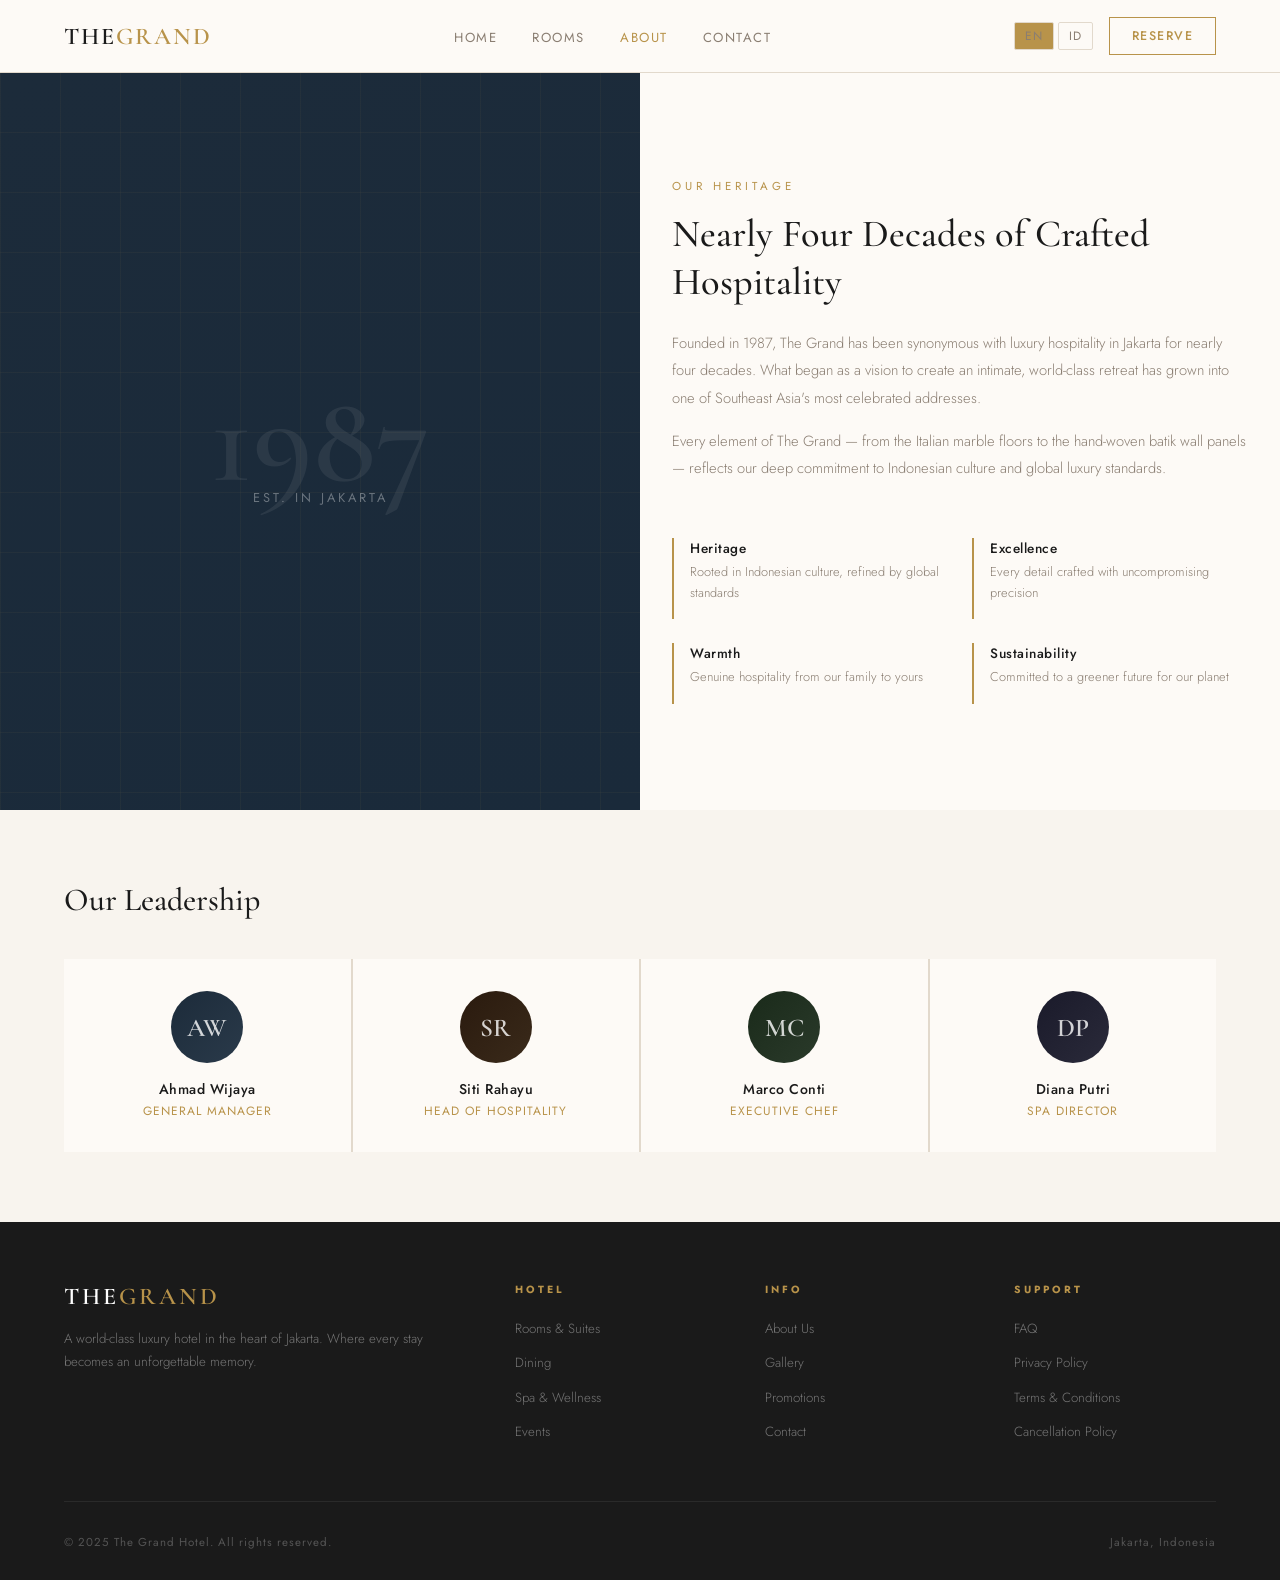
==== about.html @ d9840447 "First Commit" ====
<!doctype html>
<html lang="en">
  <head>
    <meta charset="UTF-8" />
    <meta name="viewport" content="width=device-width, initial-scale=1.0" />
    <title>Document</title>
    <link
      href="https://fonts.googleapis.com/css2?family=Cormorant+Garamond:ital,wght@0,400;0,500;0,600;1,400;1,600&family=Jost:wght@300;400;500&display=swap"
      rel="stylesheet"
    />
    <link rel="stylesheet" href="style.css" />
  </head>
  <body>
    <nav id="mainNav">
      <div class="nav-inner">
        <a class="logo" href="/index.html" target="_self"
          >The<span>Grand</span></a
        >
        <ul class="nav-links">
          <li>
            <a href="/index.html" target="_self" id="nav-home">Home</a>
          </li>
          <li>
            <a href="/rooms.html" id="nav-rooms" target="_self">Rooms</a>
          </li>
          <li>
            <a href="/about.html" id="nav-about" class="active" target="_self"
              >About</a
            >
          </li>
          <li>
            <a href="/contact.html" id="nav-contact" target="_self">Contact</a>
          </li>
        </ul>
        <div class="nav-right">
          <div class="lang-switch">
            <button class="lang-btn active" onclick="setLang('EN')">EN</button>
            <button class="lang-btn" onclick="setLang('ID')">ID</button>
          </div>
          <button
            class="nav-cta"
            onclick="window.location.href = 'contact.html'"
            id="nav-cta-btn"
          >
            Reserve
          </button>
        </div>
      </div>
    </nav>

    <!-- ===== ABOUT PAGE ===== -->
    <div class="page" id="page-about">
      <div class="about-split" style="padding-top: 72px">
        <div class="about-img-panel">
          <div class="hero-grid-pattern"></div>
          <div class="about-img-content">
            <div class="big-num">1987</div>
            <p>Est. in Jakarta</p>
          </div>
        </div>
        <div class="about-text-panel">
          <div class="section-eyebrow" id="ab-tag">Our Heritage</div>
          <h2 id="ab-title">Nearly Four Decades of Crafted Hospitality</h2>
          <p id="ab-p1">
            Founded in 1987, The Grand has been synonymous with luxury
            hospitality in Jakarta for nearly four decades. What began as a
            vision to create an intimate, world-class retreat has grown into one
            of Southeast Asia's most celebrated addresses.
          </p>
          <p id="ab-p2">
            Every element of The Grand — from the Italian marble floors to the
            hand-woven batik wall panels — reflects our deep commitment to
            Indonesian culture and global luxury standards.
          </p>
          <div class="about-pillars">
            <div class="pillar">
              <h4>Heritage</h4>
              <p>Rooted in Indonesian culture, refined by global standards</p>
            </div>
            <div class="pillar">
              <h4>Excellence</h4>
              <p>Every detail crafted with uncompromising precision</p>
            </div>
            <div class="pillar">
              <h4>Warmth</h4>
              <p>Genuine hospitality from our family to yours</p>
            </div>
            <div class="pillar">
              <h4>Sustainability</h4>
              <p>Committed to a greener future for our planet</p>
            </div>
          </div>
        </div>
      </div>
      <div class="team-strip">
        <h2>Our Leadership</h2>
        <div class="team-grid">
          <div class="team-card">
            <div class="team-avatar">AW</div>
            <h4>Ahmad Wijaya</h4>
            <p>General Manager</p>
          </div>
          <div class="team-card">
            <div
              class="team-avatar"
              style="background: linear-gradient(135deg, #2a1a0e, #3a2a1a)"
            >
              SR
            </div>
            <h4>Siti Rahayu</h4>
            <p>Head of Hospitality</p>
          </div>
          <div class="team-card">
            <div
              class="team-avatar"
              style="background: linear-gradient(135deg, #1a2a1a, #2a3a2a)"
            >
              MC
            </div>
            <h4>Marco Conti</h4>
            <p>Executive Chef</p>
          </div>
          <div class="team-card">
            <div
              class="team-avatar"
              style="background: linear-gradient(135deg, #1a1a2a, #2a2a3a)"
            >
              DP
            </div>
            <h4>Diana Putri</h4>
            <p>Spa Director</p>
          </div>
        </div>
      </div>

      <footer>
        <div class="footer-top">
          <div>
            <span class="footer-logo">The<span>Grand</span></span>
            <p class="footer-brand-text">
              A world-class luxury hotel in the heart of Jakarta. Where every
              stay becomes an unforgettable memory.
            </p>
          </div>
          <div class="footer-col">
            <h4>Hotel</h4>
            <ul>
              <li>
                <a
                  href="#"
                  onclick="
                    showPage('rooms');
                    return false;
                  "
                  >Rooms & Suites</a
                >
              </li>
              <li><a href="#">Dining</a></li>
              <li><a href="#">Spa & Wellness</a></li>
              <li><a href="#">Events</a></li>
            </ul>
          </div>
          <div class="footer-col">
            <h4>Info</h4>
            <ul>
              <li>
                <a
                  href="#"
                  onclick="
                    showPage('about');
                    return false;
                  "
                  >About Us</a
                >
              </li>
              <li><a href="#">Gallery</a></li>
              <li><a href="#">Promotions</a></li>
              <li>
                <a
                  href="#"
                  onclick="
                    showPage('contact');
                    return false;
                  "
                  >Contact</a
                >
              </li>
            </ul>
          </div>
          <div class="footer-col">
            <h4>Support</h4>
            <ul>
              <li><a href="#">FAQ</a></li>
              <li><a href="#">Privacy Policy</a></li>
              <li><a href="#">Terms & Conditions</a></li>
              <li><a href="#">Cancellation Policy</a></li>
            </ul>
          </div>
        </div>
        <div class="footer-bottom">
          <span>© 2025 The Grand Hotel. All rights reserved.</span
          ><span>Jakarta, Indonesia</span>
        </div>
      </footer>
    </div>
    <script src="script.js"></script>
  </body>
</html>
---- style.css ----
* {
  margin: 0;
  padding: 0;
  box-sizing: border-box;
}

:root {
  --gold: #b8934a;
  --gold-light: #f5edd8;
  --gold-mid: #d4aa6a;
  --dark: #0c0c0c;
  --ink: #1a1a1a;
  --text: #3a3530;
  --muted: #8a7e72;
  --white: #fdfaf6;
  --bg: #f8f4ee;
  --border: #e2d9cc;
  --navy: #1c2b3a;
}

body {
  font-family: "Jost", sans-serif;
  color: var(--text);
  background: var(--white);
  overflow-x: hidden;
}

/* NAV */
nav {
  position: fixed;
  top: 0;
  left: 0;
  right: 0;
  z-index: 100;
  transition:
    background 0.4s,
    border 0.4s;
}

nav.scrolled {
  background: rgba(12, 12, 12, 0.97);
  border-bottom: 1px solid rgba(184, 147, 74, 0.25);
}

nav.on-light {
  background: rgba(253, 250, 246, 0.97);
  border-bottom: 1px solid var(--border);
}

.nav-inner {
  display: flex;
  align-items: center;
  justify-content: space-between;
  height: 72px;
  padding: 0 5%;
  box-sizing: border-box;
}

.logo {
  font-family: "Cormorant Garamond", serif;
  font-size: 24px;
  font-weight: 600;
  color: #fff;
  letter-spacing: 2px;
  text-decoration: none;
  text-transform: uppercase;
}

nav.on-light .logo {
  color: var(--ink);
}

.logo span {
  color: var(--gold);
}

.nav-links {
  display: flex;
  gap: 2.2rem;
  list-style: none;
}

.nav-links a {
  text-decoration: none;
  color: rgba(255, 255, 255, 0.75);
  font-size: 0.82rem;
  font-weight: 400;
  letter-spacing: 1.5px;
  text-transform: uppercase;
  transition: color 0.2s;
}

nav.on-light .nav-links a {
  color: var(--muted);
}

.nav-links a:hover,
.nav-links a.active {
  color: var(--gold);
}

nav.on-light .nav-links a:hover,
nav.on-light .nav-links a.active {
  color: var(--gold);
}

.nav-right {
  display: flex;
  align-items: center;
  gap: 1rem;
}

.lang-switch {
  display: flex;
  gap: 4px;
}

.lang-btn {
  background: none;
  border: 1px solid rgba(255, 255, 255, 0.3);
  padding: 4px 10px;
  border-radius: 2px;
  cursor: pointer;
  font-family: "Jost", sans-serif;
  font-size: 0.75rem;
  letter-spacing: 1px;
  color: rgba(255, 255, 255, 0.7);
  transition: all 0.2s;
}

nav.on-light .lang-btn {
  border-color: var(--border);
  color: var(--muted);
}

.lang-btn.active {
  background: var(--gold);
  color: #fff;
  border-color: var(--gold);
}

.nav-cta {
  background: transparent;
  color: var(--gold);
  border: 1px solid var(--gold);
  padding: 9px 22px;
  font-size: 0.78rem;
  font-weight: 500;
  letter-spacing: 1.5px;
  text-transform: uppercase;
  cursor: pointer;
  font-family: "Jost", sans-serif;
  transition: all 0.2s;
}

.nav-cta:hover {
  background: var(--gold);
  color: #fff;
}

/* PAGES */
.page {
  display: block;
}

/* .page.active {
  display: block;
} */

/* ===== HOME ===== */
.hero {
  position: relative;
  height: 100vh;
  min-height: 600px;
  overflow: hidden;
  display: flex;
  align-items: center;
  justify-content: center;
}

.hero-bg {
  position: absolute;
  inset: 0;
  background: linear-gradient(160deg, #0a1520 0%, #1c2b3a 40%, #2a1a0e 100%);
}

.hero-overlay {
  position: absolute;
  inset: 0;
  background: rgba(0, 0, 0, 0.45);
}

.hero-grid-pattern {
  position: absolute;
  inset: 0;
  background-image:
    linear-gradient(rgba(184, 147, 74, 0.06) 1px, transparent 1px),
    linear-gradient(90deg, rgba(184, 147, 74, 0.06) 1px, transparent 1px);
  background-size: 60px 60px;
}

.hero-content {
  position: relative;
  z-index: 2;
  text-align: center;
  padding: 0 5%;
}

.hero-line {
  width: 60px;
  height: 1px;
  background: var(--gold);
  margin: 0 auto 1.5rem;
}

.hero-eyebrow {
  font-size: 0.75rem;
  letter-spacing: 4px;
  text-transform: uppercase;
  color: var(--gold-mid);
  margin-bottom: 1.2rem;
  font-weight: 400;
}

.hero h1 {
  font-family: "Cormorant Garamond", serif;
  font-size: clamp(3rem, 8vw, 6rem);
  font-weight: 500;
  color: #fff;
  line-height: 1.05;
  margin-bottom: 1.2rem;
  letter-spacing: 1px;
}

.hero h1 em {
  font-style: italic;
  color: var(--gold-mid);
}

.hero-sub {
  font-size: 0.95rem;
  color: rgba(255, 255, 255, 0.6);
  letter-spacing: 1px;
  margin-bottom: 2.5rem;
  font-weight: 300;
}

.hero-actions {
  display: flex;
  gap: 1rem;
  justify-content: center;
  flex-wrap: wrap;
}

.btn-gold {
  background: var(--gold);
  color: #fff;
  padding: 14px 32px;
  font-size: 0.8rem;
  font-weight: 500;
  letter-spacing: 2px;
  text-transform: uppercase;
  border: none;
  cursor: pointer;
  font-family: "Jost", sans-serif;
  transition: all 0.25s;
}

.btn-gold:hover {
  background: var(--gold-mid);
}

.btn-ghost {
  background: transparent;
  color: #fff;
  padding: 14px 32px;
  font-size: 0.8rem;
  font-weight: 400;
  letter-spacing: 2px;
  text-transform: uppercase;
  border: 1px solid rgba(255, 255, 255, 0.4);
  cursor: pointer;
  font-family: "Jost", sans-serif;
  transition: all 0.25s;
}

.btn-ghost:hover {
  border-color: #fff;
}

.scroll-hint {
  position: absolute;
  bottom: 2rem;
  left: 50%;
  transform: translateX(-50%);
  display: flex;
  flex-direction: column;
  align-items: center;
  gap: 8px;
  color: rgba(255, 255, 255, 0.4);
  font-size: 0.7rem;
  letter-spacing: 2px;
  text-transform: uppercase;
}

.scroll-line {
  width: 1px;
  height: 40px;
  background: linear-gradient(to bottom, rgba(184, 147, 74, 0.8), transparent);
}

/* BOOKING BAR */
.booking-bar {
  background: var(--ink);
  padding: 0 5%;
}

.booking-inner {
  display: flex;
  align-items: center;
  gap: 0;
}

.book-field {
  flex: 1;
  padding: 1.2rem 1.5rem;
  border-right: 1px solid rgba(255, 255, 255, 0.08);
}

.book-field:last-of-type {
  border-right: none;
}

.book-label {
  font-size: 0.65rem;
  letter-spacing: 2px;
  text-transform: uppercase;
  color: var(--gold);
  margin-bottom: 4px;
}

.book-input {
  background: none;
  border: none;
  color: #fff;
  font-family: "Jost", sans-serif;
  font-size: 0.9rem;
  font-weight: 300;
  width: 100%;
  outline: none;
  cursor: pointer;
}

.book-input::placeholder {
  color: rgba(255, 255, 255, 0.4);
}

.book-btn {
  background: var(--gold);
  color: #fff;
  border: none;
  padding: 0 2.5rem;
  font-size: 0.75rem;
  font-weight: 500;
  letter-spacing: 2px;
  text-transform: uppercase;
  cursor: pointer;
  font-family: "Jost", sans-serif;
  height: 100%;
  transition: background 0.2s;
  white-space: nowrap;
  min-height: 72px;
}

.book-btn:hover {
  background: var(--gold-mid);
}

/* DIVIDER */
.divider {
  display: flex;
  align-items: center;
  gap: 1rem;
  margin: 0 auto 2rem;
  max-width: 200px;
}

.divider-line {
  flex: 1;
  height: 1px;
  background: var(--border);
}

.divider-icon {
  width: 8px;
  height: 8px;
  background: var(--gold);
  transform: rotate(45deg);
}

/* INTRO */
.intro {
  padding: 90px 5%;
  text-align: center;
  max-width: 800px;
  margin: 0 auto;
}

.section-eyebrow {
  font-size: 0.72rem;
  letter-spacing: 4px;
  text-transform: uppercase;
  color: var(--gold);
  margin-bottom: 1rem;
}

.intro h2 {
  font-family: "Cormorant Garamond", serif;
  font-size: clamp(2rem, 4vw, 3rem);
  font-weight: 500;
  color: var(--ink);
  line-height: 1.25;
  margin-bottom: 1.2rem;
}

.intro p {
  color: var(--muted);
  font-size: 0.97rem;
  line-height: 1.85;
  font-weight: 300;
}

/* ROOMS */
.rooms-section {
  background: var(--bg);
  padding: 80px 5%;
}

.section-header {
  display: flex;
  align-items: flex-end;
  justify-content: space-between;
  margin-bottom: 2.5rem;
  flex-wrap: wrap;
  gap: 1rem;
}

.section-header h2 {
  font-family: "Cormorant Garamond", serif;
  font-size: clamp(1.8rem, 3.5vw, 2.6rem);
  font-weight: 500;
  color: var(--ink);
  line-height: 1.2;
}

.see-all {
  font-size: 0.75rem;
  letter-spacing: 2px;
  text-transform: uppercase;
  color: var(--gold);
  cursor: pointer;
  text-decoration: none;
  border-bottom: 1px solid var(--gold);
  padding-bottom: 2px;
  background: none;
  border-top: none;
  border-left: none;
  border-right: none;
  font-family: "Jost", sans-serif;
}

.rooms-grid {
  display: grid;
  grid-template-columns: repeat(auto-fit, minmax(300px, 1fr));
  gap: 1.5px;
  background: var(--border);
}

.room-card {
  background: var(--white);
  overflow: hidden;
  cursor: pointer;
  transition: all 0.3s;
}

.room-card:hover .room-img-inner {
  transform: scale(1.04);
}

.room-img {
  height: 220px;
  overflow: hidden;
}

.room-img-inner {
  height: 100%;
  background: linear-gradient(135deg, var(--navy) 0%, #2a3a4a 100%);
  transition: transform 0.5s ease;
  display: flex;
  align-items: center;
  justify-content: center;
  position: relative;
}

.room-img-inner .room-pattern {
  position: absolute;
  inset: 0;
  opacity: 0.12;
  background-image: radial-gradient(circle at 2px 2px,
      white 1px,
      transparent 0);
  background-size: 20px 20px;
}

.room-img-inner .room-num {
  font-family: "Cormorant Garamond", serif;
  font-size: 4rem;
  font-weight: 600;
  color: rgba(255, 255, 255, 0.15);
  position: absolute;
  bottom: 10px;
  right: 16px;
}

.room-badge {
  position: absolute;
  top: 14px;
  left: 14px;
  background: var(--gold);
  color: #fff;
  font-size: 0.65rem;
  letter-spacing: 2px;
  text-transform: uppercase;
  padding: 5px 12px;
}

.room-body {
  padding: 1.5rem;
}

.room-body h3 {
  font-family: "Cormorant Garamond", serif;
  font-size: 1.3rem;
  font-weight: 600;
  color: var(--ink);
  margin-bottom: 0.4rem;
}

.room-body p {
  font-size: 0.83rem;
  color: var(--muted);
  line-height: 1.6;
  margin-bottom: 1rem;
  font-weight: 300;
}

.room-amenities {
  display: flex;
  gap: 0.8rem;
  flex-wrap: wrap;
  margin-bottom: 1.2rem;
}

.amenity {
  font-size: 0.72rem;
  letter-spacing: 1px;
  color: var(--muted);
  display: flex;
  align-items: center;
  gap: 4px;
}

.room-footer {
  display: flex;
  align-items: center;
  justify-content: space-between;
  padding-top: 1rem;
  border-top: 1px solid var(--border);
}

.room-price {
  font-family: "Cormorant Garamond", serif;
}

.room-price .from {
  font-size: 0.7rem;
  letter-spacing: 1px;
  text-transform: uppercase;
  color: var(--muted);
  display: block;
  margin-bottom: 2px;
}

.room-price .amount {
  font-size: 1.4rem;
  font-weight: 600;
  color: var(--ink);
}

.room-price .night {
  font-size: 0.72rem;
  color: var(--muted);
}

.room-reserve {
  background: none;
  border: 1px solid var(--gold);
  color: var(--gold);
  padding: 8px 18px;
  font-size: 0.72rem;
  letter-spacing: 1.5px;
  text-transform: uppercase;
  cursor: pointer;
  font-family: "Jost", sans-serif;
  transition: all 0.2s;
}

.room-reserve:hover {
  background: var(--gold);
  color: #fff;
}

/* EXPERIENCE */
.experience {
  padding: 80px 5%;
  display: grid;
  grid-template-columns: 1fr 1fr;
  gap: 4rem;
  align-items: center;
}

.exp-img {
  height: 480px;
  background: linear-gradient(160deg, #1a2a1a 0%, #2a3a2a 100%);
  position: relative;
  overflow: hidden;
}

.exp-img .exp-pattern {
  position: absolute;
  inset: 0;
  opacity: 0.1;
  background-image: radial-gradient(circle at 2px 2px,
      white 1px,
      transparent 0);
  background-size: 20px 20px;
}

.exp-img-label {
  position: absolute;
  bottom: 0;
  left: 0;
  right: 0;
  background: linear-gradient(to top, rgba(0, 0, 0, 0.7), transparent);
  padding: 2rem 1.5rem 1.5rem;
}

.exp-img-label p {
  color: rgba(255, 255, 255, 0.8);
  font-size: 0.78rem;
  letter-spacing: 1px;
  font-weight: 300;
}

.exp-content .section-eyebrow {
  text-align: left;
}

.exp-content h2 {
  font-family: "Cormorant Garamond", serif;
  font-size: clamp(1.8rem, 3vw, 2.6rem);
  font-weight: 500;
  color: var(--ink);
  line-height: 1.25;
  margin-bottom: 1.2rem;
}

.exp-content p {
  color: var(--muted);
  font-size: 0.92rem;
  line-height: 1.85;
  font-weight: 300;
  margin-bottom: 2rem;
}

.exp-features {
  display: flex;
  flex-direction: column;
  gap: 1rem;
}

.exp-feat {
  display: flex;
  align-items: flex-start;
  gap: 1rem;
  padding: 1rem;
  border: 1px solid var(--border);
}

.exp-feat-icon {
  width: 36px;
  height: 36px;
  background: var(--gold-light);
  display: flex;
  align-items: center;
  justify-content: center;
  font-size: 1rem;
  flex-shrink: 0;
}

.exp-feat h4 {
  font-size: 0.88rem;
  font-weight: 500;
  color: var(--ink);
  margin-bottom: 3px;
  letter-spacing: 0.5px;
}

.exp-feat p {
  font-size: 0.8rem;
  color: var(--muted);
  line-height: 1.5;
}

/* GALLERY STRIP */
.gallery-strip {
  display: grid;
  grid-template-columns: 2fr 1fr 1fr;
  grid-template-rows: 240px 240px;
  gap: 2px;
  background: var(--border);
}

.gallery-item {
  overflow: hidden;
  cursor: pointer;
  position: relative;
}

.gallery-item:first-child {
  grid-row: 1/3;
}

.gallery-item-bg {
  height: 100%;
  transition: transform 0.5s ease;
}

.gallery-item:hover .gallery-item-bg {
  transform: scale(1.05);
}

.gallery-item-bg.g1 {
  background: linear-gradient(135deg, #1c2b3a 0%, #2a3a4a 100%);
}

.gallery-item-bg.g2 {
  background: linear-gradient(135deg, #2a1a0e 0%, #3a2a1a 100%);
}

.gallery-item-bg.g3 {
  background: linear-gradient(135deg, #1a2a1a 0%, #2a3a2a 100%);
}

.gallery-item-bg.g4 {
  background: linear-gradient(135deg, #1a1a2a 0%, #2a2a3a 100%);
}

.gallery-label {
  position: absolute;
  inset: 0;
  display: flex;
  align-items: center;
  justify-content: center;
  color: rgba(255, 255, 255, 0.35);
  font-size: 0.75rem;
  letter-spacing: 2px;
  text-transform: uppercase;
}

/* TESTIMONIAL */
.testi-section {
  background: var(--dark);
  padding: 80px 5%;
  text-align: center;
}

.testi-section .section-eyebrow {
  color: var(--gold);
}

.testi-section h2 {
  font-family: "Cormorant Garamond", serif;
  font-size: clamp(1.8rem, 3vw, 2.6rem);
  font-weight: 500;
  color: #fff;
  margin-bottom: 3rem;
}

.testi-slider {
  display: grid;
  grid-template-columns: repeat(3, 1fr);
  gap: 1px;
  background: rgba(255, 255, 255, 0.06);
}

.testi-card {
  padding: 2.5rem 2rem;
  background: var(--dark);
}

.testi-quote {
  font-family: "Cormorant Garamond", serif;
  font-size: 1.1rem;
  font-style: italic;
  color: rgba(255, 255, 255, 0.75);
  line-height: 1.8;
  margin-bottom: 1.5rem;
}

.testi-sep {
  width: 30px;
  height: 1px;
  background: var(--gold);
  margin: 0 auto 1.2rem;
}

.testi-name {
  font-size: 0.75rem;
  letter-spacing: 2px;
  text-transform: uppercase;
  color: var(--gold-mid);
}

.testi-origin {
  font-size: 0.72rem;
  color: rgba(255, 255, 255, 0.35);
  margin-top: 3px;
}

/* AWARDS */
.awards {
  padding: 50px 5%;
  display: flex;
  align-items: center;
  justify-content: center;
  gap: 3rem;
  flex-wrap: wrap;
  border-top: 1px solid var(--border);
  border-bottom: 1px solid var(--border);
}

.award-item {
  text-align: center;
}

.award-icon {
  font-size: 1.5rem;
  margin-bottom: 0.4rem;
}

.award-name {
  font-size: 0.7rem;
  letter-spacing: 2px;
  text-transform: uppercase;
  color: var(--muted);
}

.award-year {
  font-size: 0.65rem;
  color: var(--gold);
  margin-top: 2px;
}

/* CTA DARK */
.cta-dark {
  background: linear-gradient(135deg, var(--navy) 0%, #0a1520 100%);
  padding: 80px 5%;
  text-align: center;
  position: relative;
  overflow: hidden;
}

.cta-dark .hero-grid-pattern {
  position: absolute;
  inset: 0;
}

.cta-dark-content {
  position: relative;
  z-index: 1;
}

.cta-dark h2 {
  font-family: "Cormorant Garamond", serif;
  font-size: clamp(2rem, 4vw, 3rem);
  font-weight: 500;
  color: #fff;
  margin-bottom: 0.8rem;
}

.cta-dark p {
  color: rgba(255, 255, 255, 0.55);
  font-size: 0.9rem;
  letter-spacing: 1px;
  margin-bottom: 2rem;
  font-weight: 300;
}

/* ===== ROOMS PAGE ===== */
.page-hero {
  height: 320px;
  background: linear-gradient(160deg, var(--navy) 0%, #0a1520 100%);
  display: flex;
  align-items: flex-end;
  justify-content: flex-start;
  padding: 0 5% 3rem;
  position: relative;
  overflow: hidden;
}

.page-hero .hero-grid-pattern {
  position: absolute;
  inset: 0;
}

.page-hero-content {
  position: relative;
  z-index: 1;
}

.page-hero .section-eyebrow {
  margin-bottom: 0.5rem;
}

.page-hero h1 {
  font-family: "Cormorant Garamond", serif;
  font-size: clamp(2rem, 4vw, 3rem);
  font-weight: 500;
  color: #fff;
}

.rooms-list {
  padding: 60px 5%;
  display: flex;
  flex-direction: column;
  gap: 1px;
  background: var(--border);
}

.room-list-card {
  background: var(--white);
  display: grid;
  grid-template-columns: 380px 1fr;
  overflow: hidden;
  transition: box-shadow 0.3s;
}

.room-list-card:hover {
  box-shadow: 0 8px 40px rgba(0, 0, 0, 0.1);
}

.room-list-img {
  height: 280px;
  overflow: hidden;
}

.room-list-img-inner {
  height: 100%;
  transition: transform 0.5s ease;
}

.room-list-card:hover .room-list-img-inner {
  transform: scale(1.04);
}

.room-list-body {
  padding: 2.5rem;
  display: flex;
  flex-direction: column;
  justify-content: space-between;
}

.room-list-body h3 {
  font-family: "Cormorant Garamond", serif;
  font-size: 1.8rem;
  font-weight: 500;
  color: var(--ink);
  margin-bottom: 0.6rem;
}

.room-list-body p {
  color: var(--muted);
  font-size: 0.88rem;
  line-height: 1.75;
  font-weight: 300;
  margin-bottom: 1.5rem;
}

.room-specs {
  display: flex;
  gap: 2rem;
  margin-bottom: 1.5rem;
}

.spec-item {
  text-align: center;
}

.spec-val {
  font-family: "Cormorant Garamond", serif;
  font-size: 1.4rem;
  font-weight: 600;
  color: var(--ink);
}

.spec-label {
  font-size: 0.65rem;
  letter-spacing: 2px;
  text-transform: uppercase;
  color: var(--muted);
}

.room-list-footer {
  display: flex;
  align-items: center;
  justify-content: space-between;
  padding-top: 1.5rem;
  border-top: 1px solid var(--border);
}

/* ===== ABOUT PAGE ===== */
.about-split {
  display: grid;
  grid-template-columns: 1fr 1fr;
  min-height: 90vh;
}

.about-img-panel {
  background: linear-gradient(160deg, var(--navy) 0%, #1a2a3a 100%);
  position: relative;
  overflow: hidden;
  display: flex;
  align-items: center;
  justify-content: center;
}

.about-img-panel .hero-grid-pattern {
  position: absolute;
  inset: 0;
}

.about-img-content {
  position: relative;
  z-index: 1;
  text-align: center;
  padding: 3rem;
}

.about-img-content .big-num {
  font-family: "Cormorant Garamond", serif;
  font-size: 8rem;
  font-weight: 600;
  color: rgba(255, 255, 255, 0.07);
  line-height: 1;
}

.about-img-content p {
  font-size: 0.8rem;
  letter-spacing: 3px;
  text-transform: uppercase;
  color: rgba(255, 255, 255, 0.35);
  margin-top: -1rem;
}

.about-text-panel {
  padding: 80px 5%;
  display: flex;
  flex-direction: column;
  justify-content: center;
}

.about-text-panel h2 {
  font-family: "Cormorant Garamond", serif;
  font-size: clamp(2rem, 3vw, 2.8rem);
  font-weight: 500;
  color: var(--ink);
  line-height: 1.25;
  margin-bottom: 1.5rem;
}

.about-text-panel p {
  color: var(--muted);
  font-size: 0.92rem;
  line-height: 1.85;
  font-weight: 300;
  margin-bottom: 1rem;
}

.about-pillars {
  display: grid;
  grid-template-columns: 1fr 1fr;
  gap: 1.5rem;
  margin-top: 2.5rem;
}

.pillar {
  border-left: 2px solid var(--gold);
  padding-left: 1rem;
}

.pillar h4 {
  font-size: 0.85rem;
  font-weight: 500;
  color: var(--ink);
  margin-bottom: 4px;
  letter-spacing: 0.5px;
}

.pillar p {
  font-size: 0.8rem;
  color: var(--muted);
  line-height: 1.6;
}

.team-strip {
  padding: 70px 5%;
  background: var(--bg);
}

.team-strip h2 {
  font-family: "Cormorant Garamond", serif;
  font-size: 2rem;
  font-weight: 500;
  color: var(--ink);
  margin-bottom: 2.5rem;
}

.team-grid {
  display: grid;
  grid-template-columns: repeat(auto-fit, minmax(180px, 1fr));
  gap: 2px;
  background: var(--border);
}

.team-card {
  background: var(--white);
  padding: 2rem 1.5rem;
  text-align: center;
}

.team-avatar {
  width: 72px;
  height: 72px;
  border-radius: 50%;
  background: linear-gradient(135deg, var(--navy) 0%, #2a3a4a 100%);
  margin: 0 auto 1rem;
  display: flex;
  align-items: center;
  justify-content: center;
  font-family: "Cormorant Garamond", serif;
  font-size: 1.6rem;
  font-weight: 600;
  color: rgba(255, 255, 255, 0.8);
}

.team-card h4 {
  font-size: 0.88rem;
  font-weight: 500;
  color: var(--ink);
  letter-spacing: 0.5px;
}

.team-card p {
  font-size: 0.75rem;
  color: var(--gold);
  letter-spacing: 1px;
  margin-top: 3px;
  text-transform: uppercase;
}

/* ===== CONTACT PAGE ===== */
.contact-grid {
  display: grid;
  grid-template-columns: 1fr 1.5fr;
}

.contact-left {
  background: var(--dark);
  padding: 70px 5%;
  display: flex;
  flex-direction: column;
  justify-content: center;
}

.contact-left .section-eyebrow {
  color: var(--gold);
  text-align: left;
}

.contact-left h2 {
  font-family: "Cormorant Garamond", serif;
  font-size: 2.2rem;
  font-weight: 500;
  color: #fff;
  margin-bottom: 1rem;
}

.contact-left p {
  color: rgba(255, 255, 255, 0.5);
  font-size: 0.88rem;
  line-height: 1.8;
  margin-bottom: 2.5rem;
  font-weight: 300;
}

.contact-details {
  display: flex;
  flex-direction: column;
  gap: 1.5rem;
}

.contact-detail {
  display: flex;
  gap: 1rem;
  align-items: flex-start;
}

.detail-icon {
  font-size: 0.9rem;
  padding-top: 2px;
  color: var(--gold);
}

.detail-label {
  font-size: 0.65rem;
  letter-spacing: 2px;
  text-transform: uppercase;
  color: var(--gold);
  margin-bottom: 3px;
}

.detail-val {
  font-size: 0.88rem;
  color: rgba(255, 255, 255, 0.7);
  font-weight: 300;
}

.contact-right {
  background: var(--bg);
  padding: 70px 5%;
  display: flex;
  flex-direction: column;
  justify-content: center;
}

.contact-right h3 {
  font-family: "Cormorant Garamond", serif;
  font-size: 1.8rem;
  font-weight: 500;
  color: var(--ink);
  margin-bottom: 2rem;
}

.form-row {
  display: grid;
  grid-template-columns: 1fr 1fr;
  gap: 1rem;
  margin-bottom: 1rem;
}

.form-group {
  margin-bottom: 1rem;
}

.form-group label {
  display: block;
  font-size: 0.7rem;
  letter-spacing: 2px;
  text-transform: uppercase;
  color: var(--gold);
  margin-bottom: 8px;
}

.form-group input,
.form-group select,
.form-group textarea {
  width: 100%;
  padding: 12px 0;
  border: none;
  border-bottom: 1px solid var(--border);
  background: transparent;
  font-family: "Jost", sans-serif;
  font-size: 0.9rem;
  color: var(--text);
  outline: none;
  transition: border 0.2s;
}

.form-group input:focus,
.form-group select:focus,
.form-group textarea:focus {
  border-color: var(--gold);
}

.form-group textarea {
  resize: none;
  min-height: 100px;
}

.form-submit {
  background: var(--ink);
  color: #fff;
  border: none;
  padding: 14px 36px;
  font-size: 0.75rem;
  letter-spacing: 2px;
  text-transform: uppercase;
  cursor: pointer;
  font-family: "Jost", sans-serif;
  transition: background 0.2s;
  margin-top: 0.5rem;
}

.form-submit:hover {
  background: var(--gold);
}

/* FOOTER */
footer {
  background: var(--ink);
  padding: 60px 5% 30px;
}

.footer-top {
  display: grid;
  grid-template-columns: 2fr 1fr 1fr 1fr;
  gap: 3rem;
  padding-bottom: 3rem;
  border-bottom: 1px solid rgba(255, 255, 255, 0.07);
}

.footer-logo {
  font-family: "Cormorant Garamond", serif;
  font-size: 1.5rem;
  font-weight: 600;
  color: #fff;
  letter-spacing: 3px;
  text-transform: uppercase;
  margin-bottom: 1rem;
  display: block;
}

.footer-logo span {
  color: var(--gold);
}

.footer-brand-text {
  color: rgba(255, 255, 255, 0.4);
  font-size: 0.83rem;
  line-height: 1.75;
  font-weight: 300;
}

.footer-col h4 {
  font-size: 0.65rem;
  letter-spacing: 3px;
  text-transform: uppercase;
  color: var(--gold);
  margin-bottom: 1.2rem;
}

.footer-col ul {
  list-style: none;
}

.footer-col li {
  margin-bottom: 0.7rem;
}

.footer-col a {
  color: rgba(255, 255, 255, 0.4);
  font-size: 0.83rem;
  text-decoration: none;
  font-weight: 300;
  transition: color 0.2s;
}

.footer-col a:hover {
  color: rgba(255, 255, 255, 0.85);
}

.footer-bottom {
  display: flex;
  align-items: center;
  justify-content: space-between;
  padding-top: 2rem;
  font-size: 0.72rem;
  color: rgba(255, 255, 255, 0.25);
  letter-spacing: 1px;
}

@media (max-width: 900px) {
  .room-list-card {
    grid-template-columns: 1fr;
  }

  .room-list-img {
    height: 220px;
  }

  .experience {
    grid-template-columns: 1fr;
  }

  .about-split {
    grid-template-columns: 1fr;
  }

  .about-img-panel {
    height: 280px;
  }

  .contact-grid {
    grid-template-columns: 1fr;
  }

  .gallery-strip {
    grid-template-columns: 1fr 1fr;
    grid-template-rows: auto;
  }

  .gallery-item:first-child {
    grid-row: auto;
  }

  .footer-top {
    grid-template-columns: 1fr 1fr;
  }

  .testi-slider {
    grid-template-columns: 1fr;
  }
}

@media (max-width: 600px) {
  .booking-inner {
    flex-direction: column;
  }

  .book-field {
    border-right: none;
    border-bottom: 1px solid rgba(255, 255, 255, 0.08);
  }
}
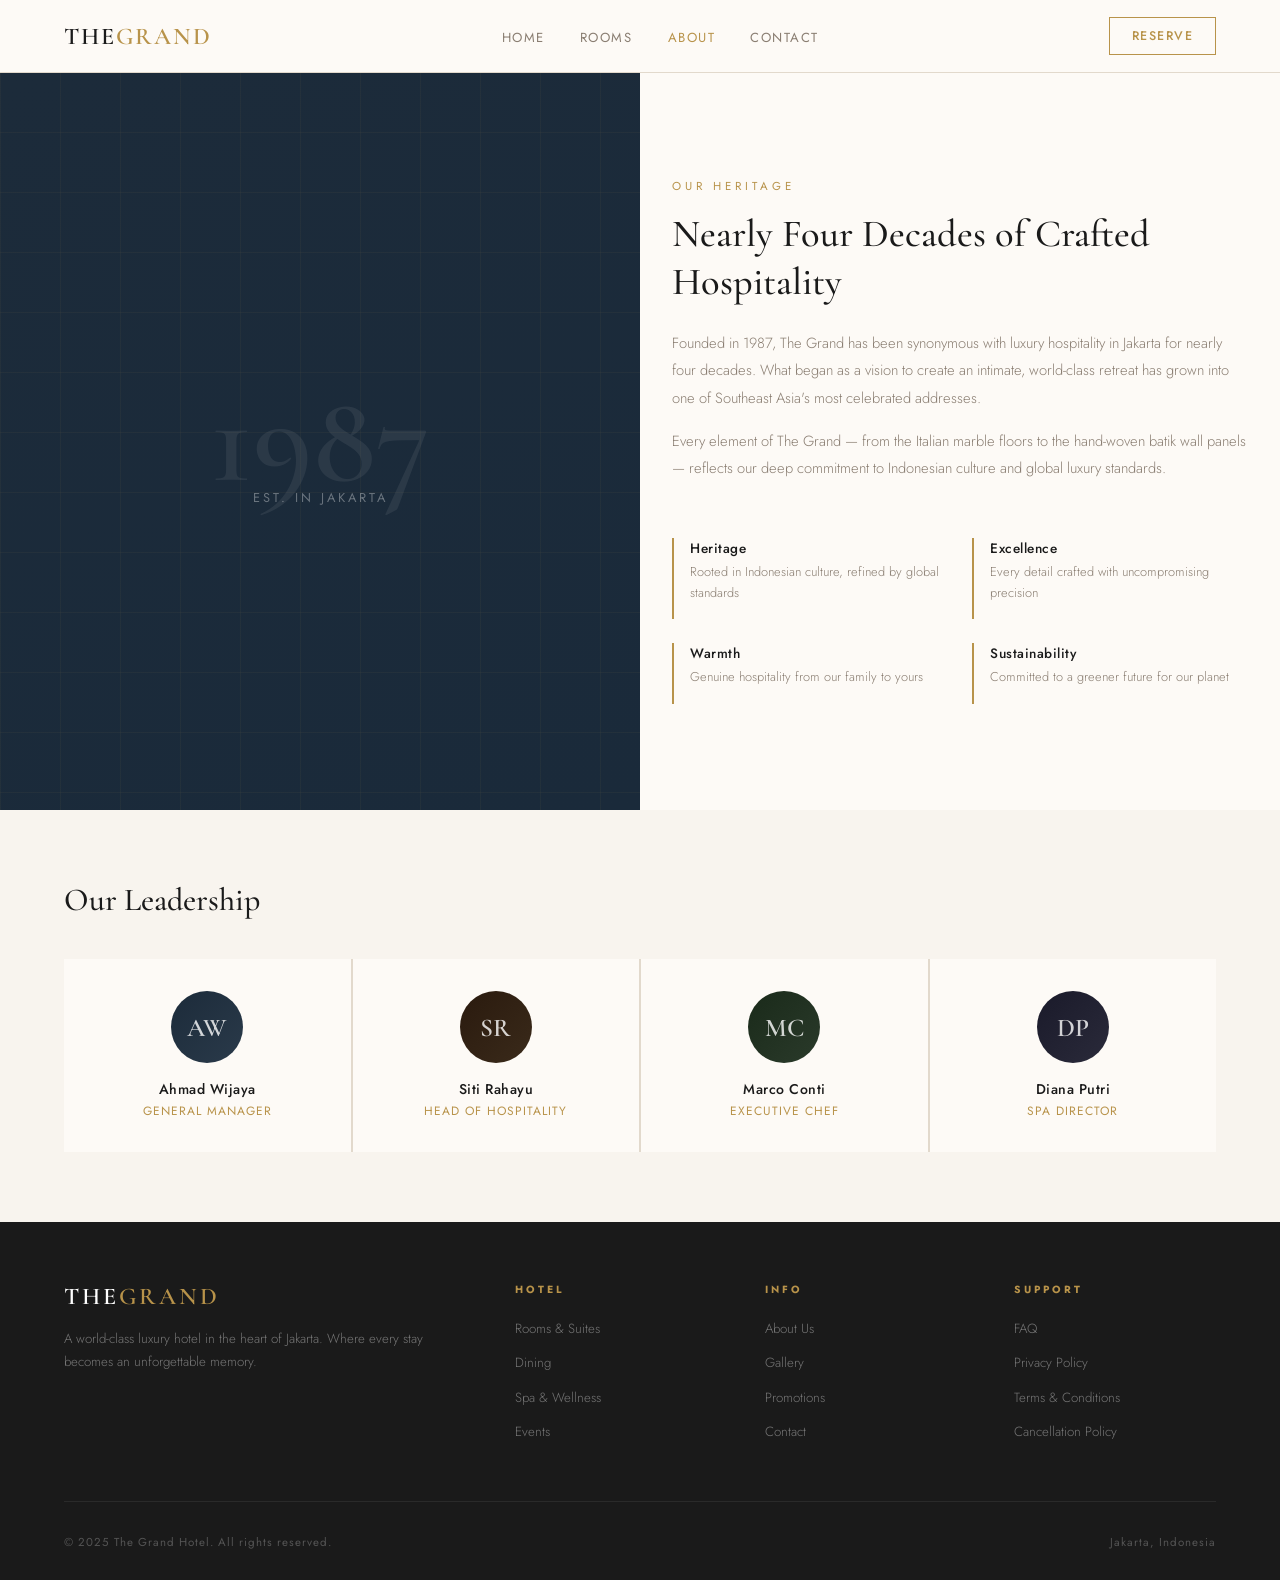
==== commit baadaae6: "Remove translate features and fix nav paging issues" ====
--- a/about.html
+++ b/about.html
@@ -13,30 +13,48 @@
   <body>
     <nav id="mainNav">
       <div class="nav-inner">
-        <a class="logo" href="/index.html" target="_self"
+        <a
+          class="logo"
+          href="/timedoor-hotel-template/index.html"
+          target="_self"
           >The<span>Grand</span></a
         >
         <ul class="nav-links">
           <li>
-            <a href="/index.html" target="_self" id="nav-home">Home</a>
-          </li>
-          <li>
-            <a href="/rooms.html" id="nav-rooms" target="_self">Rooms</a>
-          </li>
-          <li>
-            <a href="/about.html" id="nav-about" class="active" target="_self"
+            <a
+              href="/timedoor-hotel-template/index.html"
+              target="_self"
+              id="nav-home"
+              >Home</a
+            >
+          </li>
+          <li>
+            <a
+              href="/timedoor-hotel-template/rooms.html"
+              id="nav-rooms"
+              target="_self"
+              >Rooms</a
+            >
+          </li>
+          <li>
+            <a
+              href="/timedoor-hotel-template/about.html"
+              id="nav-about"
+              class="active"
+              target="_self"
               >About</a
             >
           </li>
           <li>
-            <a href="/contact.html" id="nav-contact" target="_self">Contact</a>
+            <a
+              href="/timedoor-hotel-template/contact.html"
+              id="nav-contact"
+              target="_self"
+              >Contact</a
+            >
           </li>
         </ul>
         <div class="nav-right">
-          <div class="lang-switch">
-            <button class="lang-btn active" onclick="setLang('EN')">EN</button>
-            <button class="lang-btn" onclick="setLang('ID')">ID</button>
-          </div>
           <button
             class="nav-cta"
             onclick="window.location.href = 'contact.html'"
